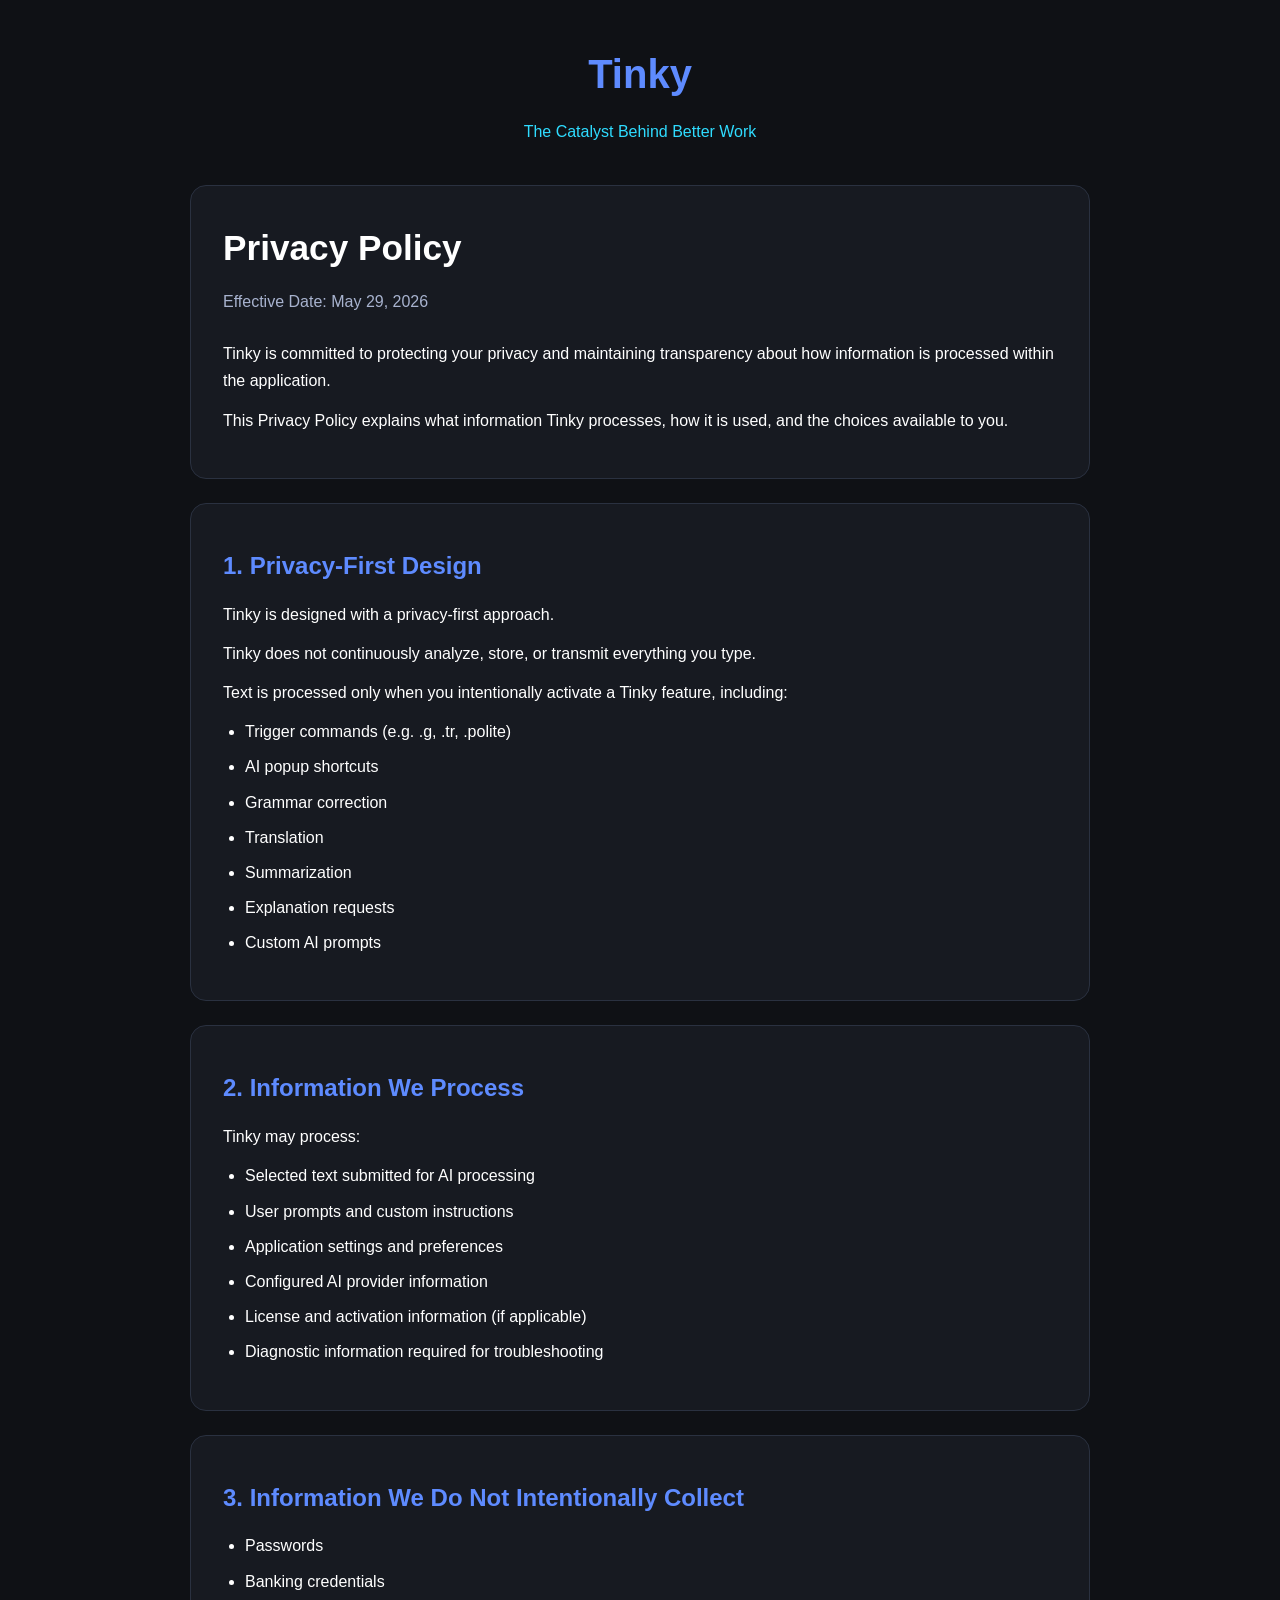
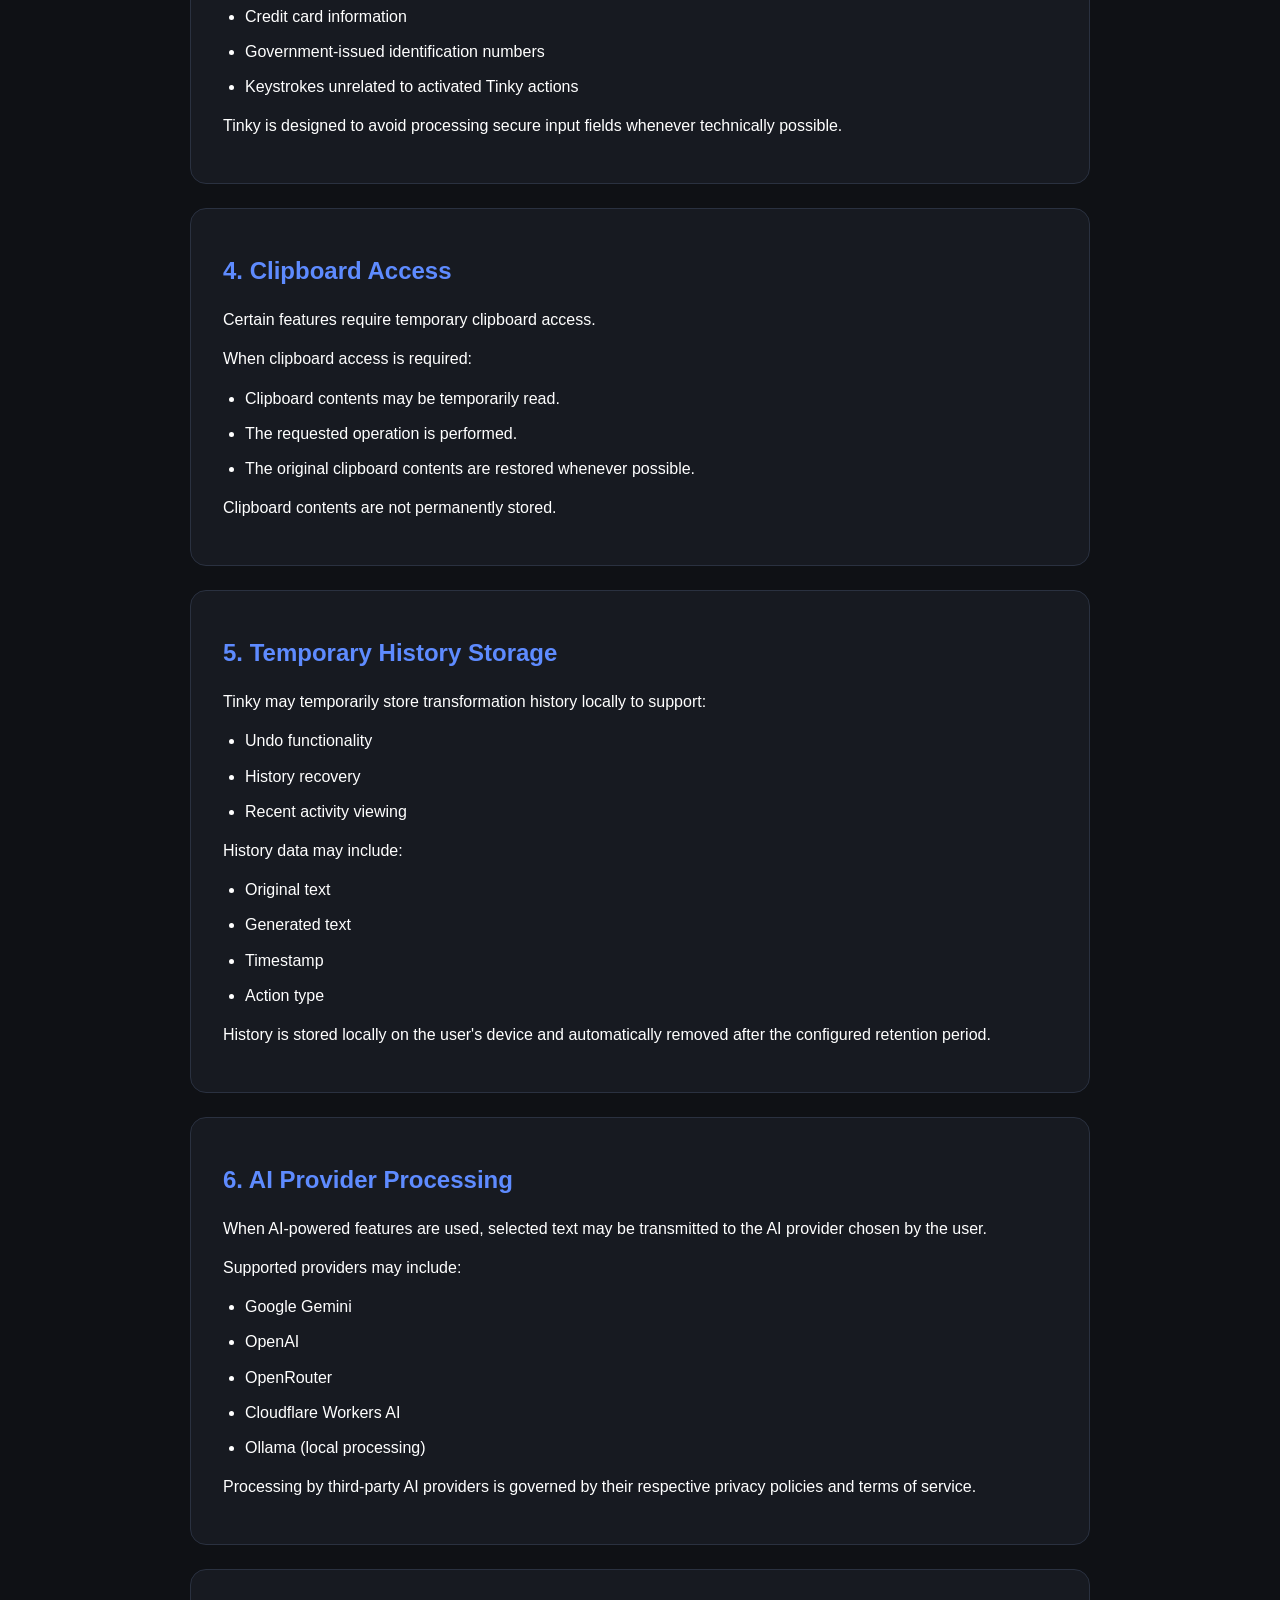
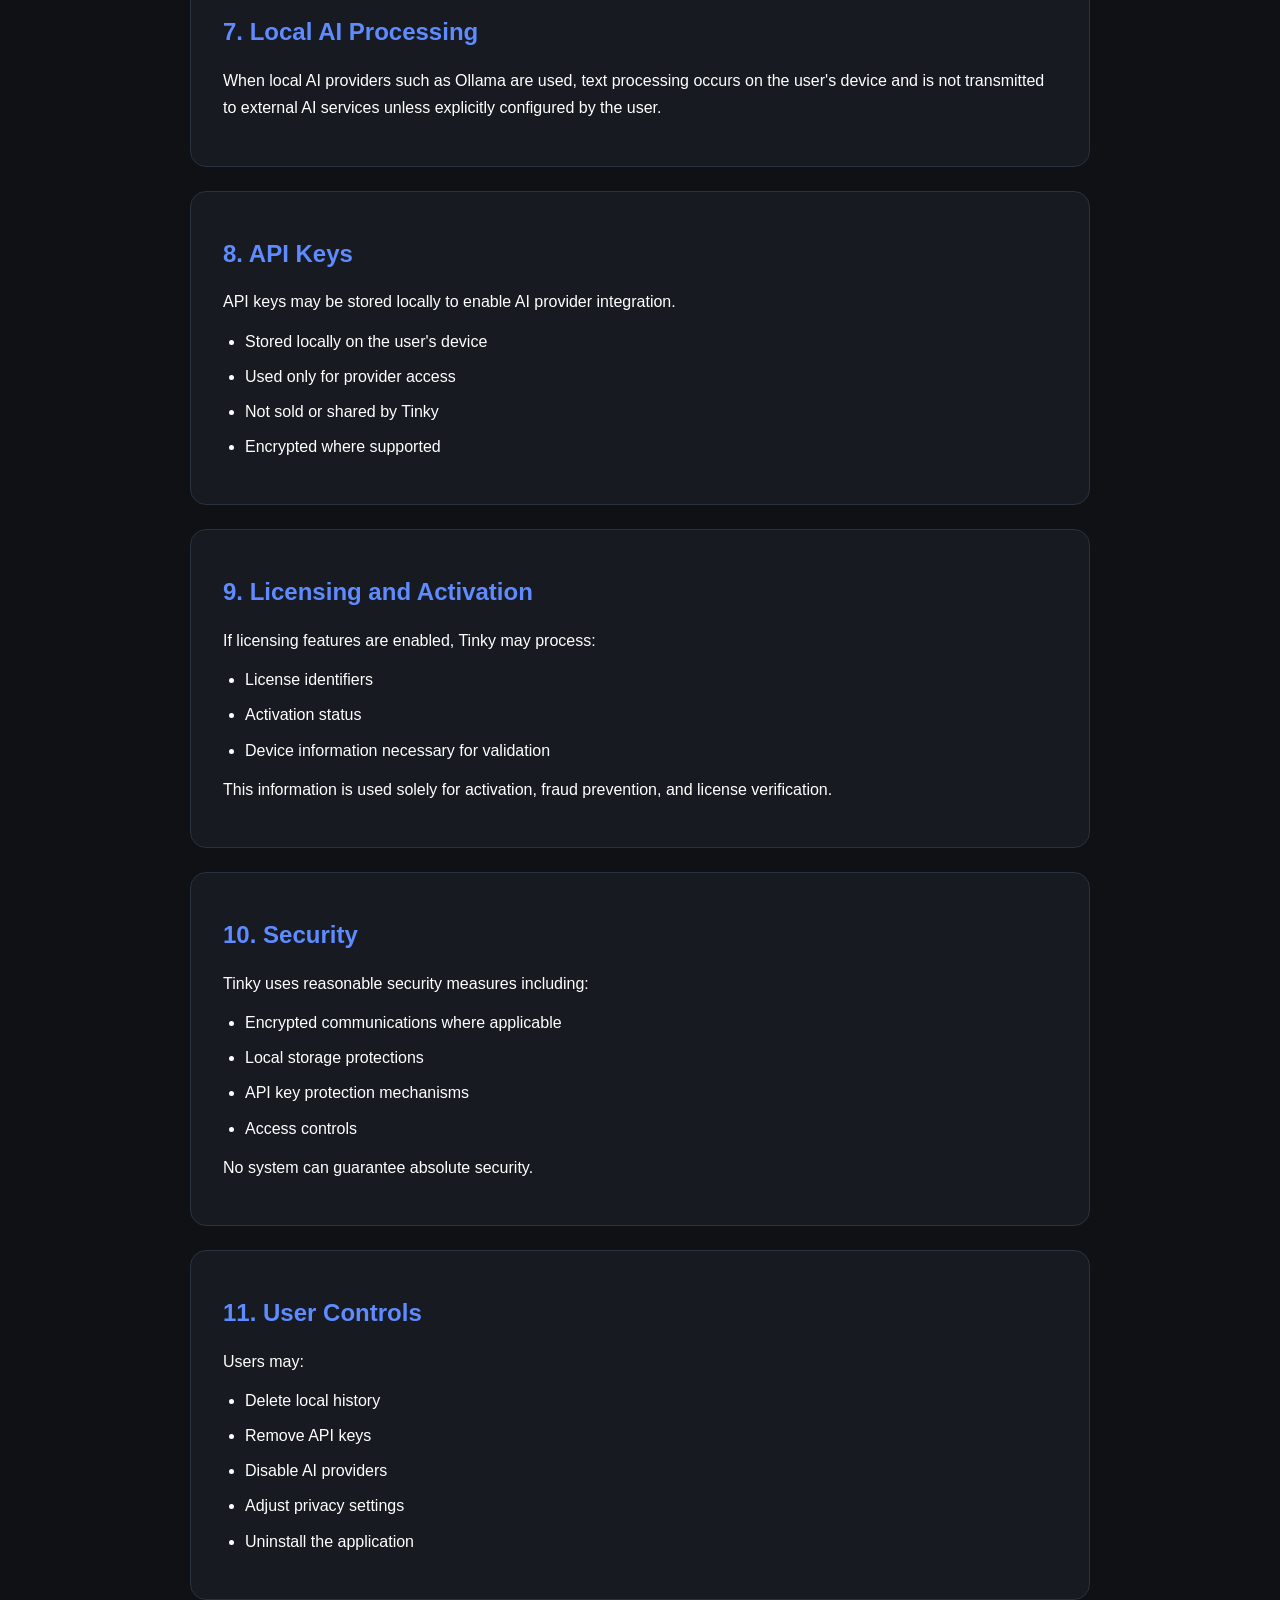
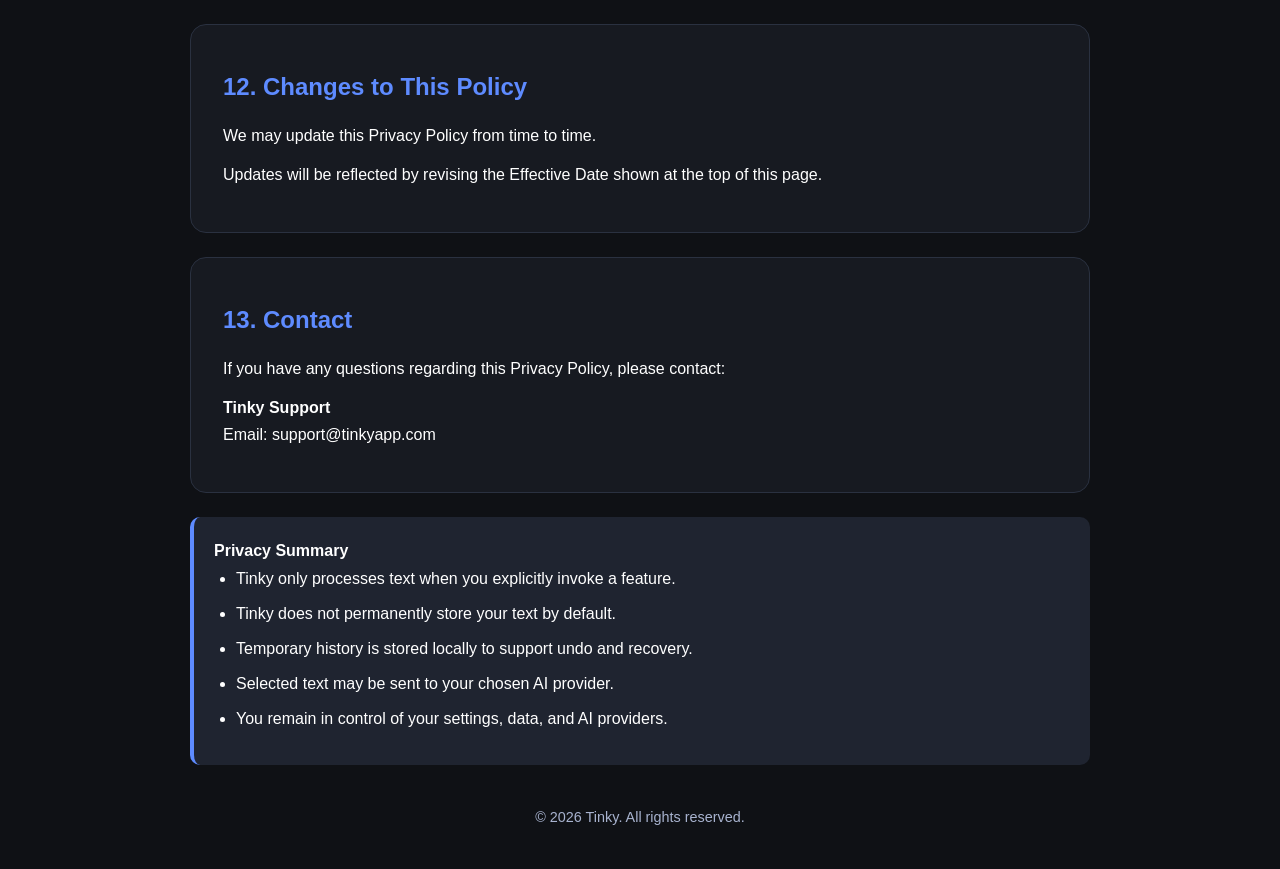
==== privacy-policy.html @ c5b22d7b "Add files via upload" ====
<!DOCTYPE html>

<html lang="en">
<head>
    <meta charset="UTF-8">
    <meta name="viewport" content="width=device-width, initial-scale=1.0">
    <title>Privacy Policy - Tinky</title>
    <style>
        :root {
            --bg: #0F1115;
            --surface: #171A21;
            --card: #1F2430;
            --accent: #5E8BFF;
            --text: #FFFFFF;
            --text-secondary: #A8B3CF;
            --border: #2A3140;
        }


    * {
        margin: 0;
        padding: 0;
        box-sizing: border-box;
    }

    body {
        font-family: "Segoe UI Variable", "Segoe UI", Arial, sans-serif;
        background: var(--bg);
        color: var(--text);
        line-height: 1.7;
        padding: 40px 20px;
    }

    .container {
        max-width: 900px;
        margin: auto;
    }

    .header {
        text-align: center;
        margin-bottom: 40px;
    }

    .logo {
        font-size: 2.5rem;
        font-weight: 700;
        color: var(--accent);
        margin-bottom: 10px;
    }

    .subtitle {
        color: var(--text-secondary);
    }

    .card {
        background: var(--surface);
        border: 1px solid var(--border);
        border-radius: 16px;
        padding: 32px;
        margin-bottom: 24px;
    }

    h1 {
        font-size: 2.2rem;
        margin-bottom: 10px;
    }

    h2 {
        color: var(--accent);
        margin-bottom: 14px;
        margin-top: 10px;
    }

    p {
        margin-bottom: 12px;
    }

    ul {
        padding-left: 22px;
        margin-bottom: 12px;
    }

    li {
        margin-bottom: 8px;
    }

    .effective-date {
        color: var(--text-secondary);
        margin-bottom: 25px;
    }

    .summary {
        background: var(--card);
        border-left: 4px solid var(--accent);
        padding: 20px;
        border-radius: 10px;
        margin-top: 20px;
    }

    a {
        color: var(--accent);
        text-decoration: none;
    }

    a:hover {
        text-decoration: underline;
    }

    footer {
        text-align: center;
        margin-top: 40px;
        color: var(--text-secondary);
        font-size: 0.9rem;
    }

    @media (max-width: 768px) {
        .card {
            padding: 24px;
        }

        h1 {
            font-size: 1.8rem;
        }

        .logo {
            font-size: 2rem;
        }
    }
</style>

</head>
<body>

<div class="container">

<div class="header">
    <div class="logo">Tinky</div>
    <div class="subtitle" style="color: rgb(47, 220, 255);">The Catalyst Behind Better Work</div>
</div>

<div class="card">
    <h1>Privacy Policy</h1>
    <div class="effective-date">
        Effective Date: May 29, 2026
    </div>

    <p>
        Tinky is committed to protecting your privacy and maintaining transparency
        about how information is processed within the application.
    </p>

    <p>
        This Privacy Policy explains what information Tinky processes, how it is used,
        and the choices available to you.
    </p>
</div>

<div class="card">
    <h2>1. Privacy-First Design</h2>

    <p>
        Tinky is designed with a privacy-first approach.
    </p>

    <p>
        Tinky does not continuously analyze, store, or transmit everything you type.
    </p>

    <p>
        Text is processed only when you intentionally activate a Tinky feature,
        including:
    </p>

    <ul>
        <li>Trigger commands (e.g. .g, .tr, .polite)</li>
        <li>AI popup shortcuts</li>
        <li>Grammar correction</li>
        <li>Translation</li>
        <li>Summarization</li>
        <li>Explanation requests</li>
        <li>Custom AI prompts</li>
    </ul>
</div>

<div class="card">
    <h2>2. Information We Process</h2>

    <p>Tinky may process:</p>

    <ul>
        <li>Selected text submitted for AI processing</li>
        <li>User prompts and custom instructions</li>
        <li>Application settings and preferences</li>
        <li>Configured AI provider information</li>
        <li>License and activation information (if applicable)</li>
        <li>Diagnostic information required for troubleshooting</li>
    </ul>
</div>

<div class="card">
    <h2>3. Information We Do Not Intentionally Collect</h2>

    <ul>
        <li>Passwords</li>
        <li>Banking credentials</li>
        <li>Credit card information</li>
        <li>Government-issued identification numbers</li>
        <li>Keystrokes unrelated to activated Tinky actions</li>
    </ul>

    <p>
        Tinky is designed to avoid processing secure input fields whenever
        technically possible.
    </p>
</div>

<div class="card">
    <h2>4. Clipboard Access</h2>

    <p>
        Certain features require temporary clipboard access.
    </p>

    <p>
        When clipboard access is required:
    </p>

    <ul>
        <li>Clipboard contents may be temporarily read.</li>
        <li>The requested operation is performed.</li>
        <li>The original clipboard contents are restored whenever possible.</li>
    </ul>

    <p>
        Clipboard contents are not permanently stored.
    </p>
</div>

<div class="card">
    <h2>5. Temporary History Storage</h2>

    <p>
        Tinky may temporarily store transformation history locally to support:
    </p>

    <ul>
        <li>Undo functionality</li>
        <li>History recovery</li>
        <li>Recent activity viewing</li>
    </ul>

    <p>
        History data may include:
    </p>

    <ul>
        <li>Original text</li>
        <li>Generated text</li>
        <li>Timestamp</li>
        <li>Action type</li>
    </ul>

    <p>
        History is stored locally on the user's device and automatically removed
        after the configured retention period.
    </p>
</div>

<div class="card">
    <h2>6. AI Provider Processing</h2>

    <p>
        When AI-powered features are used, selected text may be transmitted to
        the AI provider chosen by the user.
    </p>

    <p>Supported providers may include:</p>

    <ul>
        <li>Google Gemini</li>
        <li>OpenAI</li>
        <li>OpenRouter</li>
        <li>Cloudflare Workers AI</li>
        <li>Ollama (local processing)</li>
    </ul>

    <p>
        Processing by third-party AI providers is governed by their respective
        privacy policies and terms of service.
    </p>
</div>

<div class="card">
    <h2>7. Local AI Processing</h2>

    <p>
        When local AI providers such as Ollama are used, text processing occurs
        on the user's device and is not transmitted to external AI services unless
        explicitly configured by the user.
    </p>
</div>

<div class="card">
    <h2>8. API Keys</h2>

    <p>
        API keys may be stored locally to enable AI provider integration.
    </p>

    <ul>
        <li>Stored locally on the user's device</li>
        <li>Used only for provider access</li>
        <li>Not sold or shared by Tinky</li>
        <li>Encrypted where supported</li>
    </ul>
</div>

<div class="card">
    <h2>9. Licensing and Activation</h2>

    <p>
        If licensing features are enabled, Tinky may process:
    </p>

    <ul>
        <li>License identifiers</li>
        <li>Activation status</li>
        <li>Device information necessary for validation</li>
    </ul>

    <p>
        This information is used solely for activation, fraud prevention,
        and license verification.
    </p>
</div>

<div class="card">
    <h2>10. Security</h2>

    <p>
        Tinky uses reasonable security measures including:
    </p>

    <ul>
        <li>Encrypted communications where applicable</li>
        <li>Local storage protections</li>
        <li>API key protection mechanisms</li>
        <li>Access controls</li>
    </ul>

    <p>
        No system can guarantee absolute security.
    </p>
</div>

<div class="card">
    <h2>11. User Controls</h2>

    <p>Users may:</p>

    <ul>
        <li>Delete local history</li>
        <li>Remove API keys</li>
        <li>Disable AI providers</li>
        <li>Adjust privacy settings</li>
        <li>Uninstall the application</li>
    </ul>
</div>

<div class="card">
    <h2>12. Changes to This Policy</h2>

    <p>
        We may update this Privacy Policy from time to time.
    </p>

    <p>
        Updates will be reflected by revising the Effective Date shown at the top
        of this page.
    </p>
</div>

<div class="card">
    <h2>13. Contact</h2>

    <p>
        If you have any questions regarding this Privacy Policy, please contact:
    </p>

    <p>
        <strong>Tinky Support</strong><br>
        Email: support@tinkyapp.com
    </p>
</div>

<div class="summary">
    <strong>Privacy Summary</strong>
    <ul>
        <li>Tinky only processes text when you explicitly invoke a feature.</li>
        <li>Tinky does not permanently store your text by default.</li>
        <li>Temporary history is stored locally to support undo and recovery.</li>
        <li>Selected text may be sent to your chosen AI provider.</li>
        <li>You remain in control of your settings, data, and AI providers.</li>
    </ul>
</div>

<footer>
    © 2026 Tinky. All rights reserved.
</footer>

</div>

</body>
</html>
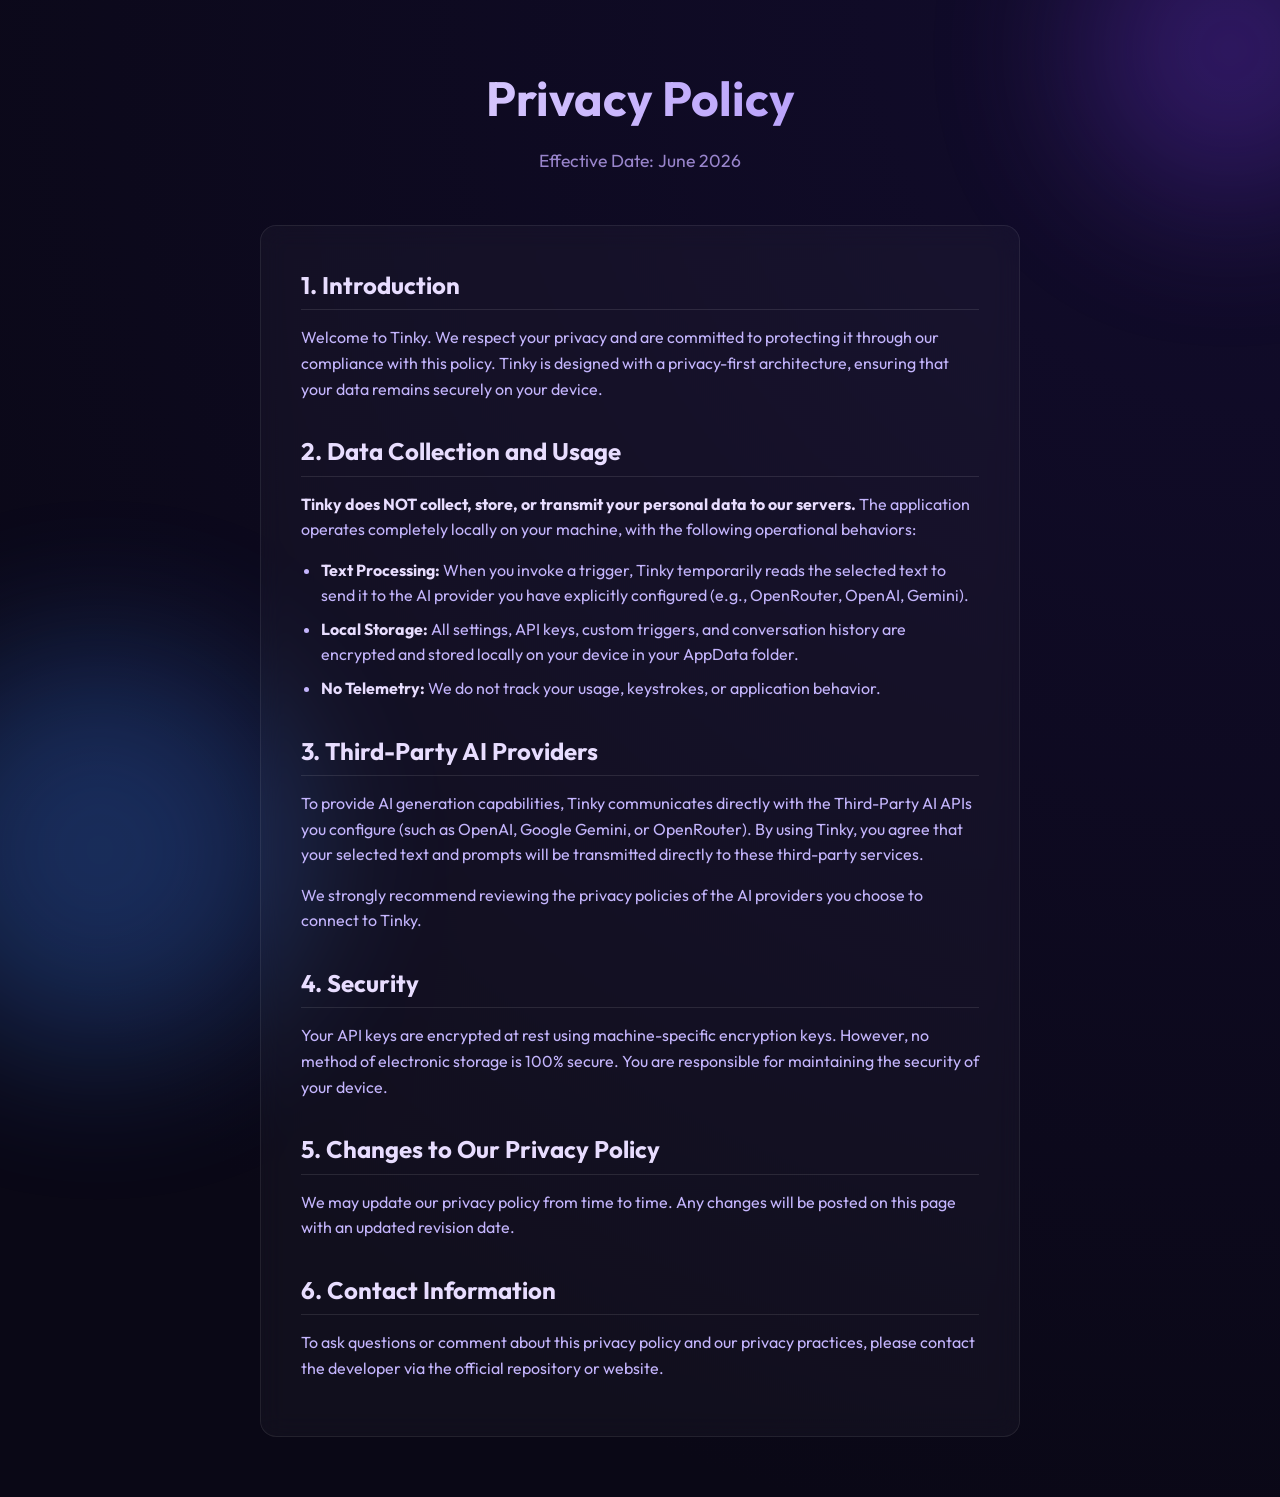
==== commit 028ccf21: "Initial commit: Tinky Alpha" ====
--- a/privacy-policy.html
+++ b/privacy-policy.html
@@ -1,414 +1,112 @@
-<!DOCTYPE html>
-
-<html lang="en">
-<head>
-    <meta charset="UTF-8">
-    <meta name="viewport" content="width=device-width, initial-scale=1.0">
-    <title>Privacy Policy - Tinky</title>
-    <style>
-        :root {
-            --bg: #0F1115;
-            --surface: #171A21;
-            --card: #1F2430;
-            --accent: #5E8BFF;
-            --text: #FFFFFF;
-            --text-secondary: #A8B3CF;
-            --border: #2A3140;
-        }
-
-
-    * {
-        margin: 0;
-        padding: 0;
-        box-sizing: border-box;
-    }
-
-    body {
-        font-family: "Segoe UI Variable", "Segoe UI", Arial, sans-serif;
-        background: var(--bg);
-        color: var(--text);
-        line-height: 1.7;
-        padding: 40px 20px;
-    }
-
-    .container {
-        max-width: 900px;
-        margin: auto;
-    }
-
-    .header {
-        text-align: center;
-        margin-bottom: 40px;
-    }
-
-    .logo {
-        font-size: 2.5rem;
-        font-weight: 700;
-        color: var(--accent);
-        margin-bottom: 10px;
-    }
-
-    .subtitle {
-        color: var(--text-secondary);
-    }
-
-    .card {
-        background: var(--surface);
-        border: 1px solid var(--border);
-        border-radius: 16px;
-        padding: 32px;
-        margin-bottom: 24px;
-    }
-
-    h1 {
-        font-size: 2.2rem;
-        margin-bottom: 10px;
-    }
-
-    h2 {
-        color: var(--accent);
-        margin-bottom: 14px;
-        margin-top: 10px;
-    }
-
-    p {
-        margin-bottom: 12px;
-    }
-
-    ul {
-        padding-left: 22px;
-        margin-bottom: 12px;
-    }
-
-    li {
-        margin-bottom: 8px;
-    }
-
-    .effective-date {
-        color: var(--text-secondary);
-        margin-bottom: 25px;
-    }
-
-    .summary {
-        background: var(--card);
-        border-left: 4px solid var(--accent);
-        padding: 20px;
-        border-radius: 10px;
-        margin-top: 20px;
-    }
-
-    a {
-        color: var(--accent);
-        text-decoration: none;
-    }
-
-    a:hover {
-        text-decoration: underline;
-    }
-
-    footer {
-        text-align: center;
-        margin-top: 40px;
-        color: var(--text-secondary);
-        font-size: 0.9rem;
-    }
-
-    @media (max-width: 768px) {
-        .card {
-            padding: 24px;
-        }
-
-        h1 {
-            font-size: 1.8rem;
-        }
-
-        .logo {
-            font-size: 2rem;
-        }
-    }
-</style>
-
-</head>
-<body>
-
-<div class="container">
-
-<div class="header">
-    <div class="logo">Tinky</div>
-    <div class="subtitle" style="color: rgb(47, 220, 255);">The Catalyst Behind Better Work</div>
-</div>
-
-<div class="card">
-    <h1>Privacy Policy</h1>
-    <div class="effective-date">
-        Effective Date: May 29, 2026
-    </div>
-
-    <p>
-        Tinky is committed to protecting your privacy and maintaining transparency
-        about how information is processed within the application.
-    </p>
-
-    <p>
-        This Privacy Policy explains what information Tinky processes, how it is used,
-        and the choices available to you.
-    </p>
-</div>
-
-<div class="card">
-    <h2>1. Privacy-First Design</h2>
-
-    <p>
-        Tinky is designed with a privacy-first approach.
-    </p>
-
-    <p>
-        Tinky does not continuously analyze, store, or transmit everything you type.
-    </p>
-
-    <p>
-        Text is processed only when you intentionally activate a Tinky feature,
-        including:
-    </p>
-
-    <ul>
-        <li>Trigger commands (e.g. .g, .tr, .polite)</li>
-        <li>AI popup shortcuts</li>
-        <li>Grammar correction</li>
-        <li>Translation</li>
-        <li>Summarization</li>
-        <li>Explanation requests</li>
-        <li>Custom AI prompts</li>
-    </ul>
-</div>
-
-<div class="card">
-    <h2>2. Information We Process</h2>
-
-    <p>Tinky may process:</p>
-
-    <ul>
-        <li>Selected text submitted for AI processing</li>
-        <li>User prompts and custom instructions</li>
-        <li>Application settings and preferences</li>
-        <li>Configured AI provider information</li>
-        <li>License and activation information (if applicable)</li>
-        <li>Diagnostic information required for troubleshooting</li>
-    </ul>
-</div>
-
-<div class="card">
-    <h2>3. Information We Do Not Intentionally Collect</h2>
-
-    <ul>
-        <li>Passwords</li>
-        <li>Banking credentials</li>
-        <li>Credit card information</li>
-        <li>Government-issued identification numbers</li>
-        <li>Keystrokes unrelated to activated Tinky actions</li>
-    </ul>
-
-    <p>
-        Tinky is designed to avoid processing secure input fields whenever
-        technically possible.
-    </p>
-</div>
-
-<div class="card">
-    <h2>4. Clipboard Access</h2>
-
-    <p>
-        Certain features require temporary clipboard access.
-    </p>
-
-    <p>
-        When clipboard access is required:
-    </p>
-
-    <ul>
-        <li>Clipboard contents may be temporarily read.</li>
-        <li>The requested operation is performed.</li>
-        <li>The original clipboard contents are restored whenever possible.</li>
-    </ul>
-
-    <p>
-        Clipboard contents are not permanently stored.
-    </p>
-</div>
-
-<div class="card">
-    <h2>5. Temporary History Storage</h2>
-
-    <p>
-        Tinky may temporarily store transformation history locally to support:
-    </p>
-
-    <ul>
-        <li>Undo functionality</li>
-        <li>History recovery</li>
-        <li>Recent activity viewing</li>
-    </ul>
-
-    <p>
-        History data may include:
-    </p>
-
-    <ul>
-        <li>Original text</li>
-        <li>Generated text</li>
-        <li>Timestamp</li>
-        <li>Action type</li>
-    </ul>
-
-    <p>
-        History is stored locally on the user's device and automatically removed
-        after the configured retention period.
-    </p>
-</div>
-
-<div class="card">
-    <h2>6. AI Provider Processing</h2>
-
-    <p>
-        When AI-powered features are used, selected text may be transmitted to
-        the AI provider chosen by the user.
-    </p>
-
-    <p>Supported providers may include:</p>
-
-    <ul>
-        <li>Google Gemini</li>
-        <li>OpenAI</li>
-        <li>OpenRouter</li>
-        <li>Cloudflare Workers AI</li>
-        <li>Ollama (local processing)</li>
-    </ul>
-
-    <p>
-        Processing by third-party AI providers is governed by their respective
-        privacy policies and terms of service.
-    </p>
-</div>
-
-<div class="card">
-    <h2>7. Local AI Processing</h2>
-
-    <p>
-        When local AI providers such as Ollama are used, text processing occurs
-        on the user's device and is not transmitted to external AI services unless
-        explicitly configured by the user.
-    </p>
-</div>
-
-<div class="card">
-    <h2>8. API Keys</h2>
-
-    <p>
-        API keys may be stored locally to enable AI provider integration.
-    </p>
-
-    <ul>
-        <li>Stored locally on the user's device</li>
-        <li>Used only for provider access</li>
-        <li>Not sold or shared by Tinky</li>
-        <li>Encrypted where supported</li>
-    </ul>
-</div>
-
-<div class="card">
-    <h2>9. Licensing and Activation</h2>
-
-    <p>
-        If licensing features are enabled, Tinky may process:
-    </p>
-
-    <ul>
-        <li>License identifiers</li>
-        <li>Activation status</li>
-        <li>Device information necessary for validation</li>
-    </ul>
-
-    <p>
-        This information is used solely for activation, fraud prevention,
-        and license verification.
-    </p>
-</div>
-
-<div class="card">
-    <h2>10. Security</h2>
-
-    <p>
-        Tinky uses reasonable security measures including:
-    </p>
-
-    <ul>
-        <li>Encrypted communications where applicable</li>
-        <li>Local storage protections</li>
-        <li>API key protection mechanisms</li>
-        <li>Access controls</li>
-    </ul>
-
-    <p>
-        No system can guarantee absolute security.
-    </p>
-</div>
-
-<div class="card">
-    <h2>11. User Controls</h2>
-
-    <p>Users may:</p>
-
-    <ul>
-        <li>Delete local history</li>
-        <li>Remove API keys</li>
-        <li>Disable AI providers</li>
-        <li>Adjust privacy settings</li>
-        <li>Uninstall the application</li>
-    </ul>
-</div>
-
-<div class="card">
-    <h2>12. Changes to This Policy</h2>
-
-    <p>
-        We may update this Privacy Policy from time to time.
-    </p>
-
-    <p>
-        Updates will be reflected by revising the Effective Date shown at the top
-        of this page.
-    </p>
-</div>
-
-<div class="card">
-    <h2>13. Contact</h2>
-
-    <p>
-        If you have any questions regarding this Privacy Policy, please contact:
-    </p>
-
-    <p>
-        <strong>Tinky Support</strong><br>
-        Email: support@tinkyapp.com
-    </p>
-</div>
-
-<div class="summary">
-    <strong>Privacy Summary</strong>
-    <ul>
-        <li>Tinky only processes text when you explicitly invoke a feature.</li>
-        <li>Tinky does not permanently store your text by default.</li>
-        <li>Temporary history is stored locally to support undo and recovery.</li>
-        <li>Selected text may be sent to your chosen AI provider.</li>
-        <li>You remain in control of your settings, data, and AI providers.</li>
-    </ul>
-</div>
-
-<footer>
-    © 2026 Tinky. All rights reserved.
-</footer>
-
-</div>
-
-</body>
-</html>
+<!DOCTYPE html>
+<html lang="en">
+<head>
+    <meta charset="UTF-8">
+    <meta name="viewport" content="width=device-width, initial-scale=1.0">
+    <title>Privacy Policy - Tinky</title>
+    <meta name="description" content="Privacy Policy for the Tinky App.">
+    <link rel="preconnect" href="https://fonts.googleapis.com">
+    <link rel="preconnect" href="https://fonts.gstatic.com" crossorigin>
+    <link href="https://fonts.googleapis.com/css2?family=Outfit:wght@300;400;600;700&display=swap" rel="stylesheet">
+    <style>
+        :root {
+            --bg-dark: #0a0816;
+            --bg-gradient: #120c2d;
+            --primary: #7C3AED;
+            --primary-hover: #8B5CF6;
+            --text-main: #E8DDFF;
+            --text-muted: #9985CC;
+            --card-bg: rgba(255, 255, 255, 0.03);
+            --card-border: rgba(255, 255, 255, 0.08);
+        }
+
+        * { box-sizing: border-box; margin: 0; padding: 0; }
+
+        body {
+            font-family: 'Outfit', sans-serif;
+            background: radial-gradient(circle at top right, var(--bg-gradient), var(--bg-dark) 80%);
+            color: var(--text-main);
+            min-height: 100vh;
+            line-height: 1.6;
+            overflow-x: hidden;
+        }
+
+        .orb {
+            position: fixed; border-radius: 50%; filter: blur(80px);
+            z-index: -1; opacity: 0.3; animation: float 10s infinite alternate ease-in-out;
+        }
+        .orb-1 { width: 300px; height: 300px; background: #7C3AED; top: -100px; right: -100px; }
+        .orb-2 { width: 400px; height: 400px; background: #3B82F6; bottom: -150px; left: -100px; animation-delay: -5s; }
+
+        @keyframes float {
+            0% { transform: translate(0, 0); }
+            100% { transform: translate(-30px, 30px); }
+        }
+
+        .container { max-width: 800px; margin: 0 auto; padding: 60px 20px; }
+
+        header { text-align: center; margin-bottom: 50px; animation: fadeInDown 0.8s ease-out; }
+        h1 { font-size: 3rem; font-weight: 700; margin-bottom: 10px; background: linear-gradient(to right, #E8DDFF, #A78BFA); -webkit-background-clip: text; -webkit-text-fill-color: transparent; }
+        .subtitle { font-size: 1.1rem; color: var(--text-muted); }
+
+        .content-card {
+            background: var(--card-bg);
+            border: 1px solid var(--card-border);
+            border-radius: 16px;
+            padding: 40px;
+            backdrop-filter: blur(12px);
+            -webkit-backdrop-filter: blur(12px);
+            animation: fadeInUp 0.8s ease-out backwards;
+        }
+
+        h2 { font-size: 1.5rem; margin-top: 30px; margin-bottom: 15px; color: #E8DDFF; border-bottom: 1px solid rgba(255,255,255,0.1); padding-bottom: 5px; }
+        h2:first-child { margin-top: 0; }
+        p, ul { margin-bottom: 15px; color: #C4B5FD; }
+        ul { margin-left: 20px; }
+        li { margin-bottom: 8px; }
+        strong { color: #E8DDFF; }
+
+        @keyframes fadeInUp { from { opacity: 0; transform: translateY(20px); } to { opacity: 1; transform: translateY(0); } }
+        @keyframes fadeInDown { from { opacity: 0; transform: translateY(-20px); } to { opacity: 1; transform: translateY(0); } }
+
+        @media (max-width: 600px) { h1 { font-size: 2.2rem; } .content-card { padding: 25px; } }
+    </style>
+</head>
+<body>
+    <div class="orb orb-1"></div>
+    <div class="orb orb-2"></div>
+
+    <div class="container">
+        <header>
+            <h1>Privacy Policy</h1>
+            <p class="subtitle">Effective Date: June 2026</p>
+        </header>
+
+        <div class="content-card">
+            <h2>1. Introduction</h2>
+            <p>Welcome to Tinky. We respect your privacy and are committed to protecting it through our compliance with this policy. Tinky is designed with a privacy-first architecture, ensuring that your data remains securely on your device.</p>
+
+            <h2>2. Data Collection and Usage</h2>
+            <p><strong>Tinky does NOT collect, store, or transmit your personal data to our servers.</strong> The application operates completely locally on your machine, with the following operational behaviors:</p>
+            <ul>
+                <li><strong>Text Processing:</strong> When you invoke a trigger, Tinky temporarily reads the selected text to send it to the AI provider you have explicitly configured (e.g., OpenRouter, OpenAI, Gemini).</li>
+                <li><strong>Local Storage:</strong> All settings, API keys, custom triggers, and conversation history are encrypted and stored locally on your device in your AppData folder.</li>
+                <li><strong>No Telemetry:</strong> We do not track your usage, keystrokes, or application behavior.</li>
+            </ul>
+
+            <h2>3. Third-Party AI Providers</h2>
+            <p>To provide AI generation capabilities, Tinky communicates directly with the Third-Party AI APIs you configure (such as OpenAI, Google Gemini, or OpenRouter). By using Tinky, you agree that your selected text and prompts will be transmitted directly to these third-party services.</p>
+            <p>We strongly recommend reviewing the privacy policies of the AI providers you choose to connect to Tinky.</p>
+
+            <h2>4. Security</h2>
+            <p>Your API keys are encrypted at rest using machine-specific encryption keys. However, no method of electronic storage is 100% secure. You are responsible for maintaining the security of your device.</p>
+
+            <h2>5. Changes to Our Privacy Policy</h2>
+            <p>We may update our privacy policy from time to time. Any changes will be posted on this page with an updated revision date.</p>
+
+            <h2>6. Contact Information</h2>
+            <p>To ask questions or comment about this privacy policy and our privacy practices, please contact the developer via the official repository or website.</p>
+        </div>
+    </div>
+</body>
+</html>
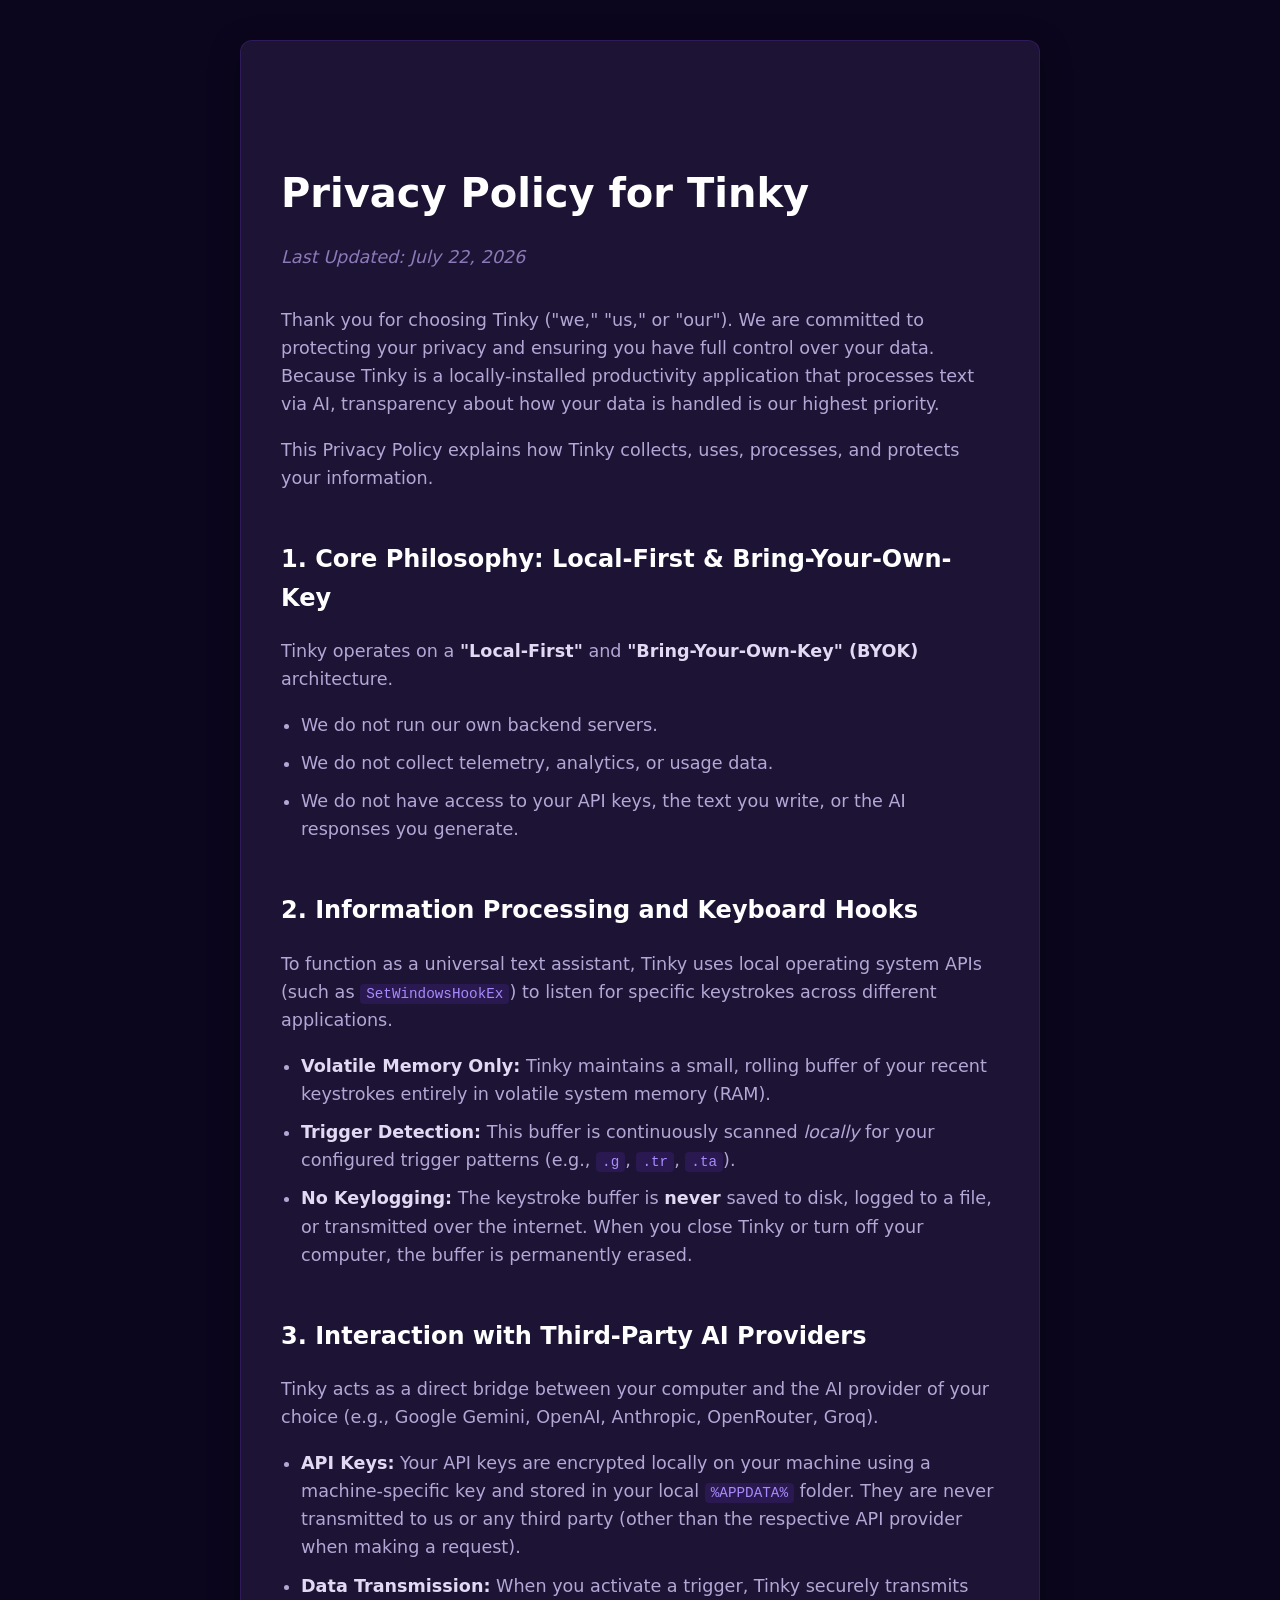
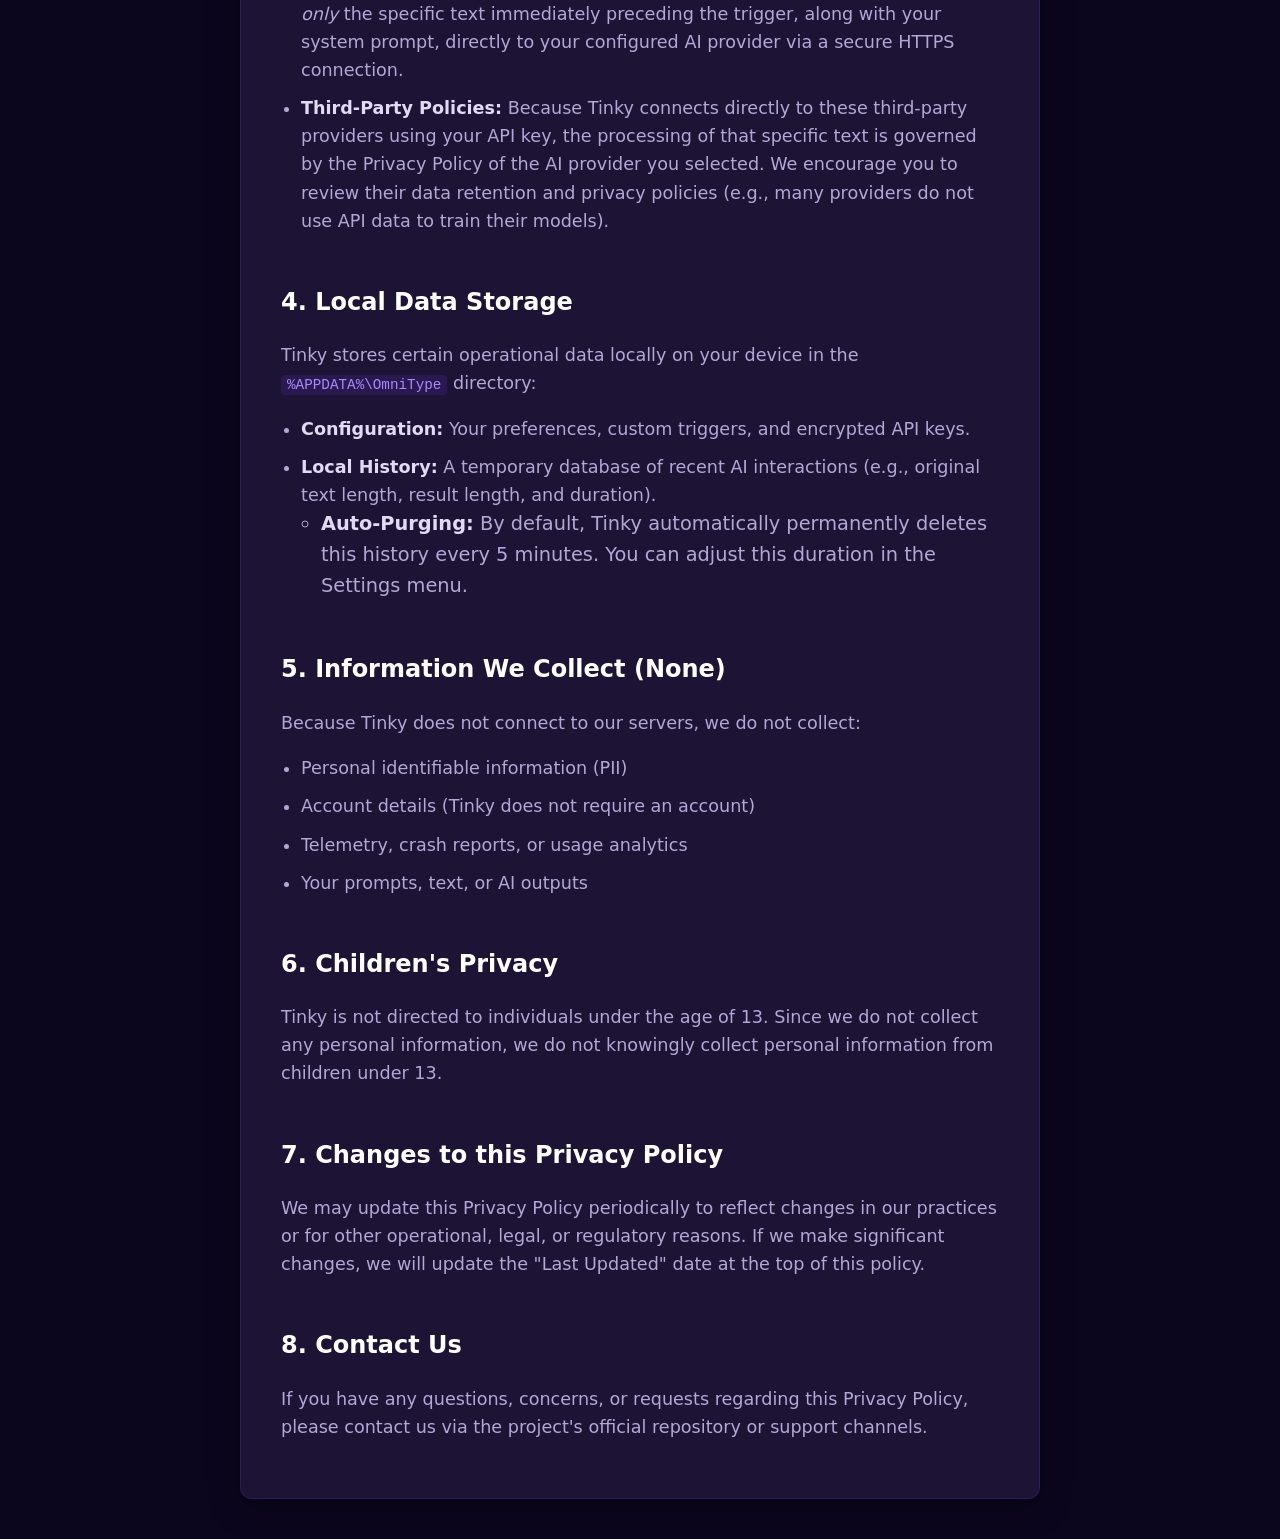
==== commit 55a71aa3: "privacy policy" ====
--- a/privacy-policy.html
+++ b/privacy-policy.html
@@ -4,109 +4,132 @@
     <meta charset="UTF-8">
     <meta name="viewport" content="width=device-width, initial-scale=1.0">
     <title>Privacy Policy - Tinky</title>
-    <meta name="description" content="Privacy Policy for the Tinky App.">
-    <link rel="preconnect" href="https://fonts.googleapis.com">
-    <link rel="preconnect" href="https://fonts.gstatic.com" crossorigin>
-    <link href="https://fonts.googleapis.com/css2?family=Outfit:wght@300;400;600;700&display=swap" rel="stylesheet">
     <style>
         :root {
-            --bg-dark: #0a0816;
-            --bg-gradient: #120c2d;
-            --primary: #7C3AED;
-            --primary-hover: #8B5CF6;
-            --text-main: #E8DDFF;
-            --text-muted: #9985CC;
-            --card-bg: rgba(255, 255, 255, 0.03);
-            --card-border: rgba(255, 255, 255, 0.08);
+            --bg-color: #0b061d;
+            --text-color: #E2D9F3;
+            --accent-color: #7C3AED;
+            --secondary-bg: #1c1335;
         }
-
-        * { box-sizing: border-box; margin: 0; padding: 0; }
-
         body {
-            font-family: 'Outfit', sans-serif;
-            background: radial-gradient(circle at top right, var(--bg-gradient), var(--bg-dark) 80%);
-            color: var(--text-main);
-            min-height: 100vh;
+            font-family: 'Segoe UI', system-ui, sans-serif;
             line-height: 1.6;
-            overflow-x: hidden;
+            color: var(--text-color);
+            background-color: var(--bg-color);
+            max-width: 800px;
+            margin: 0 auto;
+            padding: 40px 20px;
         }
-
-        .orb {
-            position: fixed; border-radius: 50%; filter: blur(80px);
-            z-index: -1; opacity: 0.3; animation: float 10s infinite alternate ease-in-out;
+        h1, h2, h3 {
+            color: #ffffff;
+            margin-top: 2em;
         }
-        .orb-1 { width: 300px; height: 300px; background: #7C3AED; top: -100px; right: -100px; }
-        .orb-2 { width: 400px; height: 400px; background: #3B82F6; bottom: -150px; left: -100px; animation-delay: -5s; }
-
-        @keyframes float {
-            0% { transform: translate(0, 0); }
-            100% { transform: translate(-30px, 30px); }
+        h1 {
+            font-size: 2.5em;
+            margin-bottom: 0.2em;
         }
-
-        .container { max-width: 800px; margin: 0 auto; padding: 60px 20px; }
-
-        header { text-align: center; margin-bottom: 50px; animation: fadeInDown 0.8s ease-out; }
-        h1 { font-size: 3rem; font-weight: 700; margin-bottom: 10px; background: linear-gradient(to right, #E8DDFF, #A78BFA); -webkit-background-clip: text; -webkit-text-fill-color: transparent; }
-        .subtitle { font-size: 1.1rem; color: var(--text-muted); }
-
-        .content-card {
-            background: var(--card-bg);
-            border: 1px solid var(--card-border);
-            border-radius: 16px;
+        p, li {
+            font-size: 1.1em;
+            color: #b4a7d6;
+        }
+        ul {
+            padding-left: 20px;
+        }
+        li {
+            margin-bottom: 10px;
+        }
+        .container {
+            background-color: var(--secondary-bg);
             padding: 40px;
-            backdrop-filter: blur(12px);
-            -webkit-backdrop-filter: blur(12px);
-            animation: fadeInUp 0.8s ease-out backwards;
+            border-radius: 12px;
+            box-shadow: 0 8px 32px rgba(0, 0, 0, 0.3);
+            border: 1px solid rgba(124, 58, 237, 0.2);
         }
-
-        h2 { font-size: 1.5rem; margin-top: 30px; margin-bottom: 15px; color: #E8DDFF; border-bottom: 1px solid rgba(255,255,255,0.1); padding-bottom: 5px; }
-        h2:first-child { margin-top: 0; }
-        p, ul { margin-bottom: 15px; color: #C4B5FD; }
-        ul { margin-left: 20px; }
-        li { margin-bottom: 8px; }
-        strong { color: #E8DDFF; }
-
-        @keyframes fadeInUp { from { opacity: 0; transform: translateY(20px); } to { opacity: 1; transform: translateY(0); } }
-        @keyframes fadeInDown { from { opacity: 0; transform: translateY(-20px); } to { opacity: 1; transform: translateY(0); } }
-
-        @media (max-width: 600px) { h1 { font-size: 2.2rem; } .content-card { padding: 25px; } }
+        .last-updated {
+            color: #8c7ab8;
+            font-style: italic;
+            margin-bottom: 2em;
+        }
+        strong {
+            color: #E2D9F3;
+        }
+        a {
+            color: var(--accent-color);
+            text-decoration: none;
+        }
+        a:hover {
+            text-decoration: underline;
+        }
+        code {
+            background-color: rgba(124, 58, 237, 0.15);
+            padding: 2px 6px;
+            border-radius: 4px;
+            font-family: monospace;
+            color: #a78bfa;
+        }
     </style>
 </head>
 <body>
-    <div class="orb orb-1"></div>
-    <div class="orb orb-2"></div>
+    <div class="container">
+        <h1>Privacy Policy for Tinky</h1>
+        <p class="last-updated">Last Updated: July 22, 2026</p>
 
-    <div class="container">
-        <header>
-            <h1>Privacy Policy</h1>
-            <p class="subtitle">Effective Date: June 2026</p>
-        </header>
+        <p>Thank you for choosing Tinky ("we," "us," or "our"). We are committed to protecting your privacy and ensuring you have full control over your data. Because Tinky is a locally-installed productivity application that processes text via AI, transparency about how your data is handled is our highest priority.</p>
+        
+        <p>This Privacy Policy explains how Tinky collects, uses, processes, and protects your information.</p>
 
-        <div class="content-card">
-            <h2>1. Introduction</h2>
-            <p>Welcome to Tinky. We respect your privacy and are committed to protecting it through our compliance with this policy. Tinky is designed with a privacy-first architecture, ensuring that your data remains securely on your device.</p>
+        <h2>1. Core Philosophy: Local-First & Bring-Your-Own-Key</h2>
+        <p>Tinky operates on a <strong>"Local-First"</strong> and <strong>"Bring-Your-Own-Key" (BYOK)</strong> architecture.</p>
+        <ul>
+            <li>We do not run our own backend servers.</li>
+            <li>We do not collect telemetry, analytics, or usage data.</li>
+            <li>We do not have access to your API keys, the text you write, or the AI responses you generate.</li>
+        </ul>
 
-            <h2>2. Data Collection and Usage</h2>
-            <p><strong>Tinky does NOT collect, store, or transmit your personal data to our servers.</strong> The application operates completely locally on your machine, with the following operational behaviors:</p>
-            <ul>
-                <li><strong>Text Processing:</strong> When you invoke a trigger, Tinky temporarily reads the selected text to send it to the AI provider you have explicitly configured (e.g., OpenRouter, OpenAI, Gemini).</li>
-                <li><strong>Local Storage:</strong> All settings, API keys, custom triggers, and conversation history are encrypted and stored locally on your device in your AppData folder.</li>
-                <li><strong>No Telemetry:</strong> We do not track your usage, keystrokes, or application behavior.</li>
-            </ul>
+        <h2>2. Information Processing and Keyboard Hooks</h2>
+        <p>To function as a universal text assistant, Tinky uses local operating system APIs (such as <code>SetWindowsHookEx</code>) to listen for specific keystrokes across different applications.</p>
+        <ul>
+            <li><strong>Volatile Memory Only:</strong> Tinky maintains a small, rolling buffer of your recent keystrokes entirely in volatile system memory (RAM).</li>
+            <li><strong>Trigger Detection:</strong> This buffer is continuously scanned <em>locally</em> for your configured trigger patterns (e.g., <code>.g</code>, <code>.tr</code>, <code>.ta</code>).</li>
+            <li><strong>No Keylogging:</strong> The keystroke buffer is <strong>never</strong> saved to disk, logged to a file, or transmitted over the internet. When you close Tinky or turn off your computer, the buffer is permanently erased.</li>
+        </ul>
 
-            <h2>3. Third-Party AI Providers</h2>
-            <p>To provide AI generation capabilities, Tinky communicates directly with the Third-Party AI APIs you configure (such as OpenAI, Google Gemini, or OpenRouter). By using Tinky, you agree that your selected text and prompts will be transmitted directly to these third-party services.</p>
-            <p>We strongly recommend reviewing the privacy policies of the AI providers you choose to connect to Tinky.</p>
+        <h2>3. Interaction with Third-Party AI Providers</h2>
+        <p>Tinky acts as a direct bridge between your computer and the AI provider of your choice (e.g., Google Gemini, OpenAI, Anthropic, OpenRouter, Groq).</p>
+        <ul>
+            <li><strong>API Keys:</strong> Your API keys are encrypted locally on your machine using a machine-specific key and stored in your local <code>%APPDATA%</code> folder. They are never transmitted to us or any third party (other than the respective API provider when making a request).</li>
+            <li><strong>Data Transmission:</strong> When you activate a trigger, Tinky securely transmits <em>only</em> the specific text immediately preceding the trigger, along with your system prompt, directly to your configured AI provider via a secure HTTPS connection.</li>
+            <li><strong>Third-Party Policies:</strong> Because Tinky connects directly to these third-party providers using your API key, the processing of that specific text is governed by the Privacy Policy of the AI provider you selected. We encourage you to review their data retention and privacy policies (e.g., many providers do not use API data to train their models).</li>
+        </ul>
 
-            <h2>4. Security</h2>
-            <p>Your API keys are encrypted at rest using machine-specific encryption keys. However, no method of electronic storage is 100% secure. You are responsible for maintaining the security of your device.</p>
+        <h2>4. Local Data Storage</h2>
+        <p>Tinky stores certain operational data locally on your device in the <code>%APPDATA%\OmniType</code> directory:</p>
+        <ul>
+            <li><strong>Configuration:</strong> Your preferences, custom triggers, and encrypted API keys.</li>
+            <li><strong>Local History:</strong> A temporary database of recent AI interactions (e.g., original text length, result length, and duration).
+                <ul>
+                    <li><strong>Auto-Purging:</strong> By default, Tinky automatically permanently deletes this history every 5 minutes. You can adjust this duration in the Settings menu.</li>
+                </ul>
+            </li>
+        </ul>
 
-            <h2>5. Changes to Our Privacy Policy</h2>
-            <p>We may update our privacy policy from time to time. Any changes will be posted on this page with an updated revision date.</p>
+        <h2>5. Information We Collect (None)</h2>
+        <p>Because Tinky does not connect to our servers, we do not collect:</p>
+        <ul>
+            <li>Personal identifiable information (PII)</li>
+            <li>Account details (Tinky does not require an account)</li>
+            <li>Telemetry, crash reports, or usage analytics</li>
+            <li>Your prompts, text, or AI outputs</li>
+        </ul>
 
-            <h2>6. Contact Information</h2>
-            <p>To ask questions or comment about this privacy policy and our privacy practices, please contact the developer via the official repository or website.</p>
-        </div>
+        <h2>6. Children's Privacy</h2>
+        <p>Tinky is not directed to individuals under the age of 13. Since we do not collect any personal information, we do not knowingly collect personal information from children under 13.</p>
+
+        <h2>7. Changes to this Privacy Policy</h2>
+        <p>We may update this Privacy Policy periodically to reflect changes in our practices or for other operational, legal, or regulatory reasons. If we make significant changes, we will update the "Last Updated" date at the top of this policy.</p>
+
+        <h2>8. Contact Us</h2>
+        <p>If you have any questions, concerns, or requests regarding this Privacy Policy, please contact us via the project's official repository or support channels.</p>
     </div>
 </body>
 </html>
